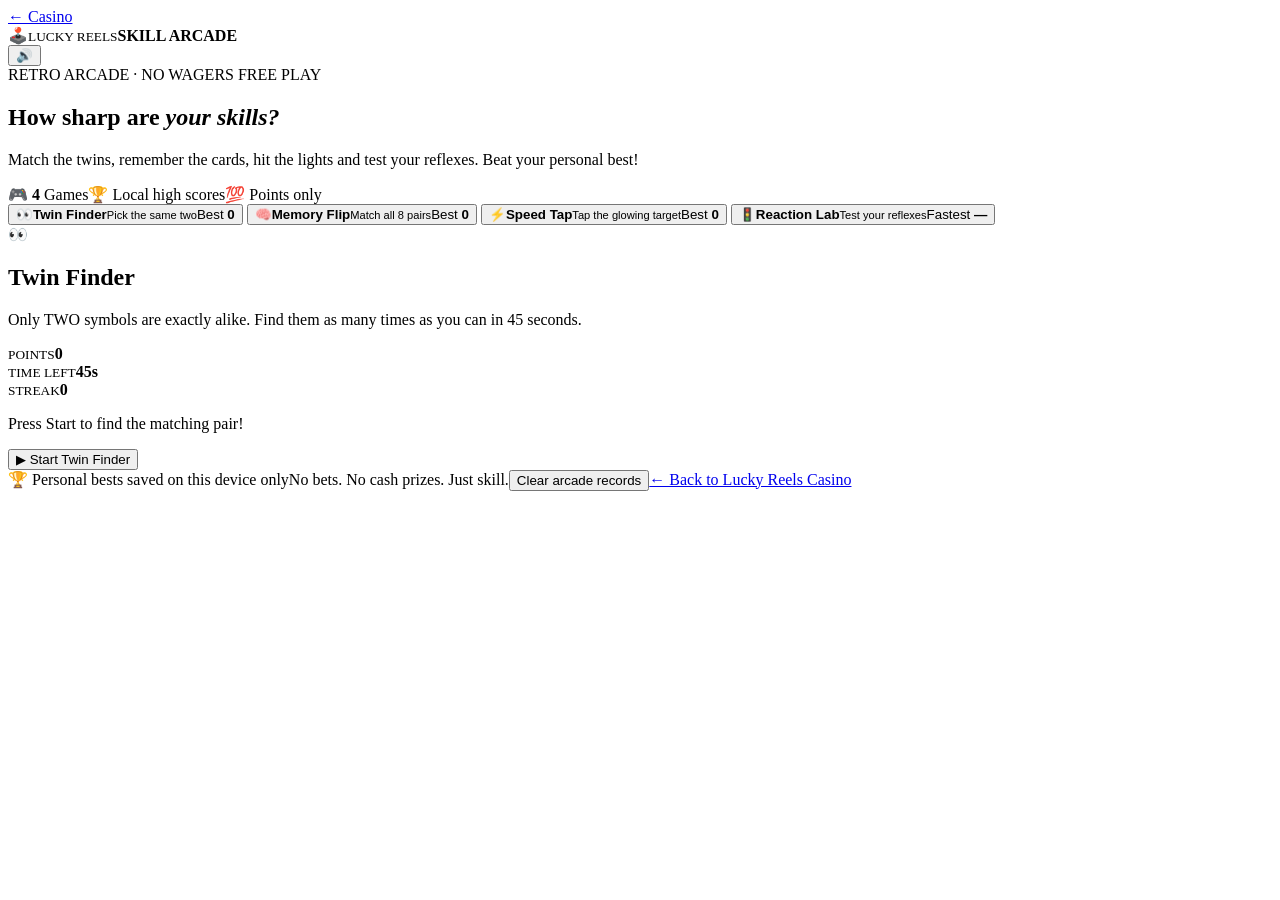
==== skill-arcade.html @ 87913fb6 "Create Lucky Reels Skill Arcade with four game panels" ====
<!doctype html>
<html lang="en">
<head>
<meta charset="utf-8">
<meta name="viewport" content="width=device-width, initial-scale=1, viewport-fit=cover">
<meta name="theme-color" content="#120c22">
<meta name="description" content="Lucky Reels Skill Arcade: four free games of memory, matching, reaction, and speed. Play for points, not money.">
<title>Skill Arcade — Lucky Reels</title>
<link rel="icon" href="data:image/svg+xml,<svg xmlns='http://www.w3.org/2000/svg' viewBox='0 0 100 100'><text y='.9em' font-size='90'>🕹️</text></svg>">
<link rel="stylesheet" href="skill-arcade.css">
<script src="skill-arcade.js" defer></script>
</head>
<body>
<div class="shell">
  <header class="top">
    <a class="back" href="index.html" aria-label="Return to Lucky Reels">← Casino</a>
    <div class="identity"><span class="ident-icon" aria-hidden="true">🕹️</span><span><small>LUCKY REELS</small><strong>SKILL ARCADE</strong></span></div>
    <button id="soundBtn" class="round" type="button" aria-label="Toggle arcade sound" aria-pressed="true">🔊</button>
  </header>

  <section class="hero" aria-labelledby="hero-title">
    <div class="hero-top"><span class="eyebrow">RETRO ARCADE · NO WAGERS</span><span class="live"><i></i> FREE PLAY</span></div>
    <h1 id="hero-title">How sharp are <em>your skills?</em></h1>
    <p>Match the twins, remember the cards, hit the lights and test your reflexes. Beat your personal best!</p>
    <div class="hero-stats"><span>🎮 <b>4</b> Games</span><span>🏆 Local high scores</span><span>💯 Points only</span></div>
  </section>

  <nav class="game-menu" aria-label="Choose an arcade game">
    <button class="mode-tile active" data-mode="twins" type="button" aria-pressed="true"><span class="tile-icon">👀</span><strong>Twin Finder</strong><small>Pick the same two</small><span class="tile-best">Best <b id="bestTwins">0</b></span></button>
    <button class="mode-tile" data-mode="memory" type="button" aria-pressed="false"><span class="tile-icon">🧠</span><strong>Memory Flip</strong><small>Match all 8 pairs</small><span class="tile-best">Best <b id="bestMemory">0</b></span></button>
    <button class="mode-tile" data-mode="speed" type="button" aria-pressed="false"><span class="tile-icon">⚡</span><strong>Speed Tap</strong><small>Tap the glowing target</small><span class="tile-best">Best <b id="bestSpeed">0</b></span></button>
    <button class="mode-tile" data-mode="reaction" type="button" aria-pressed="false"><span class="tile-icon">🚦</span><strong>Reaction Lab</strong><small>Test your reflexes</small><span class="tile-best">Fastest <b id="bestReaction">—</b></span></button>
  </nav>

  <main class="arena" id="arena">
    <section class="game-panel" id="panel-twins" aria-labelledby="twins-title">
      <div class="panel-head"><span class="panel-emoji">👀</span><div><h2 id="twins-title">Twin Finder</h2><p>Only TWO symbols are exactly alike. Find them as many times as you can in 45 seconds.</p></div></div>
      <div class="score-row"><div><small>POINTS</small><strong id="twinScore">0</strong></div><div><small>TIME LEFT</small><strong id="twinTime">45s</strong></div><div><small>STREAK</small><strong id="twinStreak">0</strong></div></div>
      <div id="twinBoard" class="symbol-grid" aria-label="Find the identical symbols"></div>
      <p class="message" id="twinMsg" role="status" aria-live="polite">Press Start to find the matching pair!</p>
      <button class="play-btn" id="startTwins" type="button">▶ Start Twin Finder</button>
    </section>

    <section class="game-panel" id="panel-memory" aria-labelledby="memory-title" hidden>
      <div class="panel-head"><span class="panel-emoji">🧠</span><div><h2 id="memory-title">Memory Flip</h2><p>Flip two tiles at a time. Remember where the matching symbols hide.</p></div></div>
      <div class="score-row"><div><small>PAIRS</small><strong id="memPairs">0 / 8</strong></div><div><small>MOVES</small><strong id="memMoves">0</strong></div><div><small>TIME</small><strong id="memTime">0s</strong></div></div>
      <div id="memoryBoard" class="memory-grid" aria-label="Memory card grid"></div>
      <p class="message" id="memMsg" role="status" aria-live="polite">Can you find all eight pairs?</p>
      <button class="play-btn" id="startMemory" type="button">▶ Start Memory Flip</button>
    </section>

    <section class="game-panel" id="panel-speed" aria-labelledby="speed-title" hidden>
      <div class="panel-head"><span class="panel-emoji">⚡</span><div><h2 id="speed-title">Speed Tap</h2><p>Tap only the glowing star. It moves after every hit. You have 30 seconds!</p></div></div>
      <div class="score-row"><div><small>POINTS</small><strong id="speedScore">0</strong></div><div><small>TIME LEFT</small><strong id="speedTime">30s</strong></div><div><small>COMBO</small><strong id="speedCombo">0</strong></div></div>
      <div id="speedBoard" class="speed-grid" aria-label="Tap the glowing star"></div>
      <p class="message" id="speedMsg" role="status" aria-live="polite">Ready to test your aim and speed?</p>
      <button class="play-btn" id="startSpeed" type="button">▶ Start Speed Tap</button>
    </section>

    <section class="game-panel" id="panel-reaction" aria-labelledby="reaction-title" hidden>
      <div class="panel-head"><span class="panel-emoji">🚦</span><div><h2 id="reaction-title">Reaction Lab</h2><p>Wait for the signal to turn green, then tap as quickly as possible. No jumping the gun!</p></div></div>
      <div class="score-row"><div><small>ROUND</small><strong id="reactionRound">0 / 5</strong></div><div><small>LAST</small><strong id="reactionLast">—</strong></div><div><small>BEST</small><strong id="reactionFastest">—</strong></div></div>
      <button class="reaction-zone" id="reactionZone" type="button" disabled><span id="reactionIcon">🚦</span><strong id="reactionText">Start your reaction test</strong><small id="reactionHint">Wait for green before tapping</small></button>
      <p class="message" id="reactionMsg" role="status" aria-live="polite">Five rounds. Fastest valid tap wins.</p>
      <button class="play-btn" id="startReaction" type="button">▶ Start Reaction Lab</button>
    </section>
  </main>

  <footer class="foot"><span>🏆 Personal bests saved on this device only</span><span>No bets. No cash prizes. Just skill.</span><button type="button" id="clearScores" class="reset">Clear arcade records</button><a href="index.html">← Back to Lucky Reels Casino</a></footer>
</div>
</body>
</html>
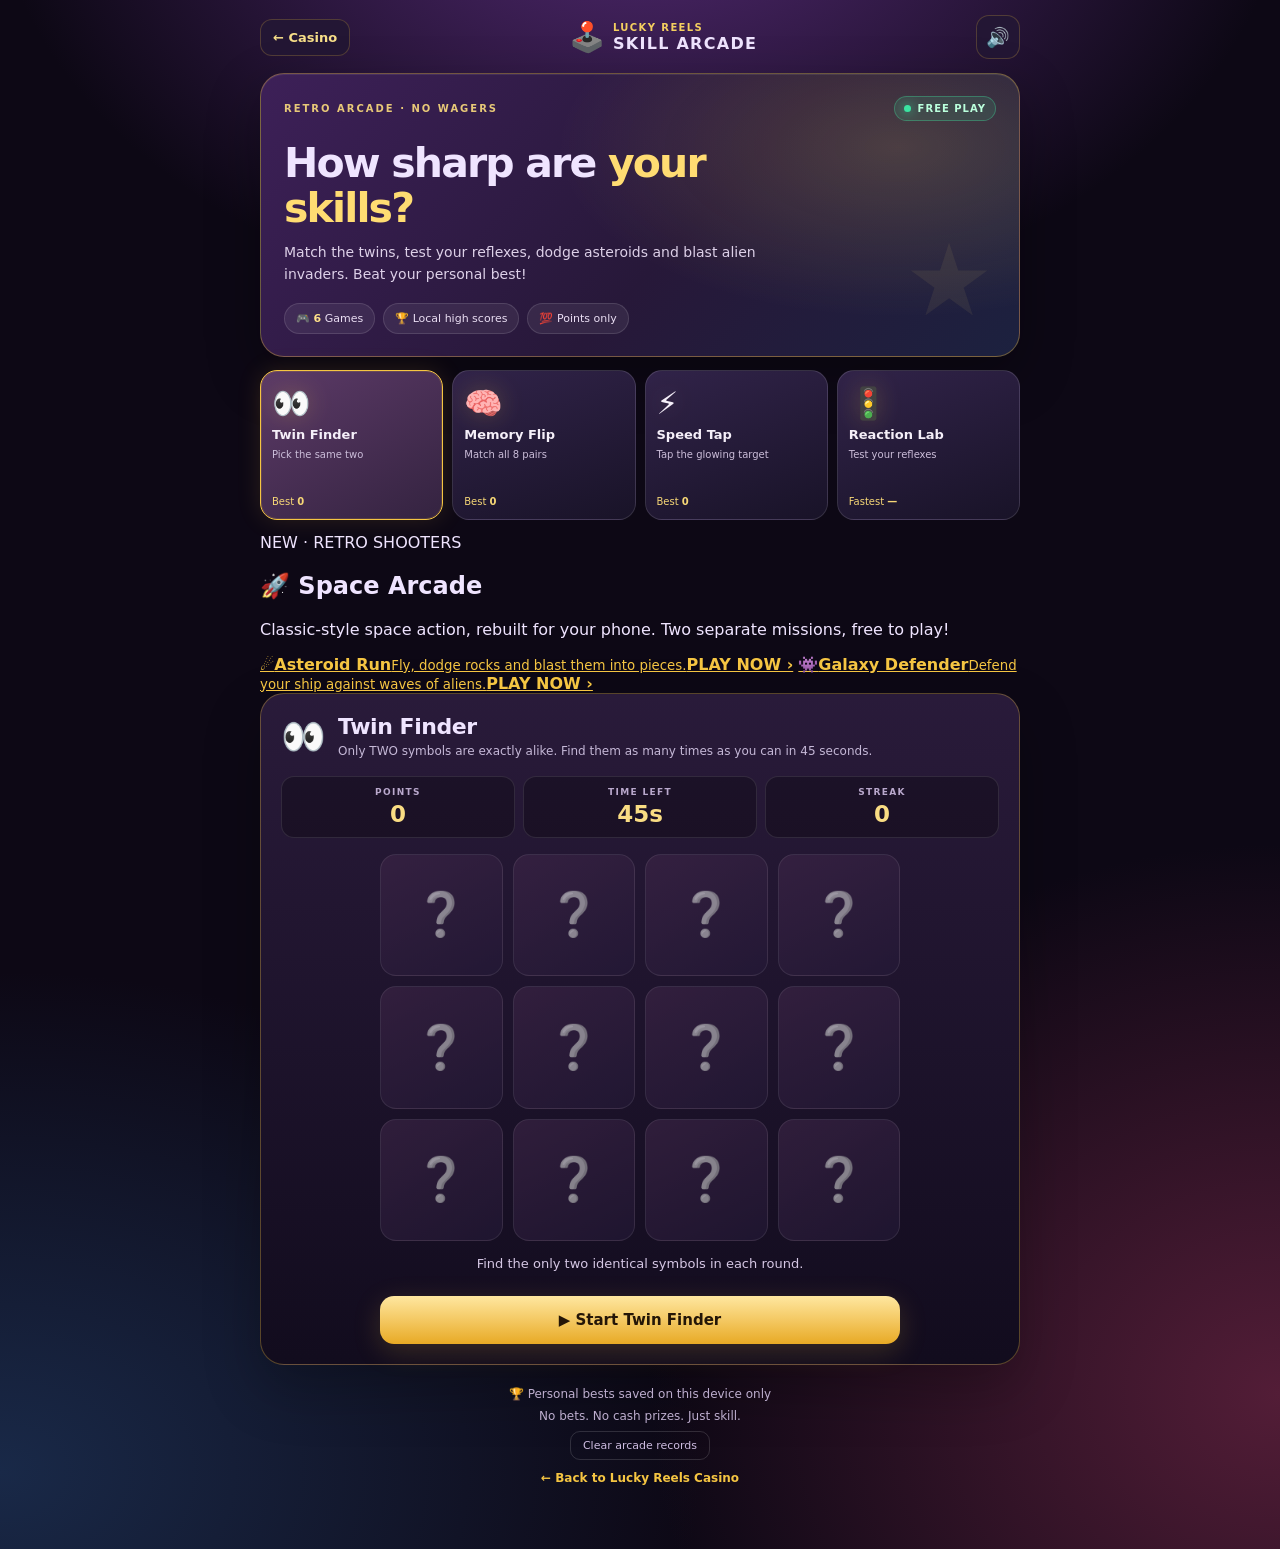
==== commit a78b7ab8: "Add Asteroid Run and Galaxy Defender to Lucky Reels arcade menu" ====
--- a/skill-arcade.html
+++ b/skill-arcade.html
@@ -4,7 +4,7 @@
 <meta charset="utf-8">
 <meta name="viewport" content="width=device-width, initial-scale=1, viewport-fit=cover">
 <meta name="theme-color" content="#120c22">
-<meta name="description" content="Lucky Reels Skill Arcade: four free games of memory, matching, reaction, and speed. Play for points, not money.">
+<meta name="description" content="Lucky Reels Skill Arcade: six free games of memory, matching, reaction, speed and space action. Play for points, not money.">
 <title>Skill Arcade — Lucky Reels</title>
 <link rel="icon" href="data:image/svg+xml,<svg xmlns='http://www.w3.org/2000/svg' viewBox='0 0 100 100'><text y='.9em' font-size='90'>🕹️</text></svg>">
 <link rel="stylesheet" href="skill-arcade.css">
@@ -21,8 +21,8 @@
   <section class="hero" aria-labelledby="hero-title">
     <div class="hero-top"><span class="eyebrow">RETRO ARCADE · NO WAGERS</span><span class="live"><i></i> FREE PLAY</span></div>
     <h1 id="hero-title">How sharp are <em>your skills?</em></h1>
-    <p>Match the twins, remember the cards, hit the lights and test your reflexes. Beat your personal best!</p>
-    <div class="hero-stats"><span>🎮 <b>4</b> Games</span><span>🏆 Local high scores</span><span>💯 Points only</span></div>
+    <p>Match the twins, test your reflexes, dodge asteroids and blast alien invaders. Beat your personal best!</p>
+    <div class="hero-stats"><span>🎮 <b>6</b> Games</span><span>🏆 Local high scores</span><span>💯 Points only</span></div>
   </section>
 
   <nav class="game-menu" aria-label="Choose an arcade game">
@@ -32,6 +32,14 @@
     <button class="mode-tile" data-mode="reaction" type="button" aria-pressed="false"><span class="tile-icon">🚦</span><strong>Reaction Lab</strong><small>Test your reflexes</small><span class="tile-best">Fastest <b id="bestReaction">—</b></span></button>
   </nav>
 
+
+  <section class="space-picks" aria-labelledby="space-picks-title">
+    <div class="space-picks-head"><div><span class="space-eyebrow">NEW · RETRO SHOOTERS</span><h2 id="space-picks-title">🚀 Space Arcade</h2><p>Classic-style space action, rebuilt for your phone. Two separate missions, free to play!</p></div></div>
+    <div class="space-pick-grid">
+      <a class="space-pick asteroid" href="space-arcade.html?game=asteroids"><span class="space-pick-icon" aria-hidden="true">☄️</span><span><strong>Asteroid Run</strong><small>Fly, dodge rocks and blast them into pieces.</small><b>PLAY NOW ›</b></span></a>
+      <a class="space-pick galaxy" href="space-arcade.html?game=galaxy"><span class="space-pick-icon" aria-hidden="true">👾</span><span><strong>Galaxy Defender</strong><small>Defend your ship against waves of aliens.</small><b>PLAY NOW ›</b></span></a>
+    </div>
+  </section>
   <main class="arena" id="arena">
     <section class="game-panel" id="panel-twins" aria-labelledby="twins-title">
       <div class="panel-head"><span class="panel-emoji">👀</span><div><h2 id="twins-title">Twin Finder</h2><p>Only TWO symbols are exactly alike. Find them as many times as you can in 45 seconds.</p></div></div>
--- a/skill-arcade.css
+++ b/skill-arcade.css
@@ -0,0 +1 @@
+:root{color-scheme:dark;--gold:#f5c542;--soft:#efe4ff;--muted:#b7a8ca;--green:#3be4a1;--red:#ff6785;--panel:#211431;--line:rgba(245,197,66,.22)}*{box-sizing:border-box}html{scroll-behavior:smooth}body{margin:0;min-height:100vh;font-family:ui-rounded,"Segoe UI",system-ui,-apple-system,sans-serif;color:var(--soft);background:radial-gradient(650px 460px at 50% -140px,#562b77,transparent),radial-gradient(700px 500px at 0% 95%,#192948,transparent),radial-gradient(630px 550px at 100% 90%,#531d37,transparent),#0d0815;padding:15px 13px 42px}button,a{font:inherit}button{touch-action:manipulation}button:focus-visible,a:focus-visible{outline:3px solid #fff;outline-offset:3px}button:disabled{cursor:not-allowed}a{color:var(--gold)}.shell{max-width:760px;margin:0 auto}.top{display:flex;align-items:center;justify-content:space-between;gap:10px;margin:0 0 14px}.back{border:1px solid var(--line);color:#f8df89;padding:10px 12px;text-decoration:none;border-radius:12px;background:#231634;font-size:13px;font-weight:750;white-space:nowrap}.identity{display:flex;align-items:center;justify-content:center;gap:8px}.ident-icon{font-size:29px}.identity span:last-child{display:grid;gap:1px}.identity small{color:#f5cf5f;font-size:10px;font-weight:900;letter-spacing:.14em}.identity strong{font-size:16px;letter-spacing:.08em}.round{width:44px;height:44px;border-radius:13px;border:1px solid var(--line);background:#231634;color:white;font-size:19px;cursor:pointer}.hero{position:relative;overflow:hidden;border-radius:24px;padding:22px 23px;background:radial-gradient(340px 170px at 84% 26%,rgba(255,222,101,.18),transparent),linear-gradient(133deg,#3d2058 0%,#271839 56%,#1c213f 100%);border:1px solid rgba(245,197,66,.35);box-shadow:0 20px 54px rgba(0,0,0,.3),inset 0 1px rgba(255,255,255,.08)}.hero:after{content:"★";position:absolute;right:25px;bottom:25px;font-size:100px;line-height:1;color:rgba(255,227,107,.07);pointer-events:none}.hero-top{display:flex;justify-content:space-between;align-items:center;gap:10px;flex-wrap:wrap}.eyebrow{letter-spacing:.2em;color:#e8c978;font-size:10px;font-weight:900}.live{display:flex;gap:7px;align-items:center;border:1px solid rgba(62,233,161,.33);background:rgba(62,233,161,.11);border-radius:999px;padding:6px 9px;color:#baffdc;font-weight:900;font-size:10px;letter-spacing:.1em}.live i{width:7px;height:7px;border-radius:50%;background:var(--green);box-shadow:0 0 12px var(--green)}h1{font-size:clamp(25px,6vw,41px);letter-spacing:-.045em;line-height:1.09;margin:20px 0 12px;max-width:480px}h1 em{color:#ffdc72;font-style:normal}.hero p{color:#ddd0e8;max-width:520px;line-height:1.55;font-size:14px;margin:0 0 17px}.hero-stats{display:flex;flex-wrap:wrap;gap:8px}.hero-stats span{padding:8px 11px;border-radius:999px;background:rgba(255,255,255,.065);border:1px solid rgba(255,255,255,.12);font-size:11px;color:#e9ddf2}.hero-stats b{color:#ffe18a}.game-menu{display:grid;grid-template-columns:repeat(4,minmax(0,1fr));gap:9px;margin:13px 0}.mode-tile{position:relative;min-width:0;min-height:150px;text-align:left;padding:14px 11px 12px;display:flex;flex-direction:column;gap:5px;border:1px solid rgba(255,255,255,.12);background:linear-gradient(160deg,rgba(53,38,78,.92),rgba(26,20,41,.95));border-radius:17px;color:#f5eff9;cursor:pointer;transition:transform .13s,border-color .13s,background .13s}.mode-tile:hover{transform:translateY(-2px);border-color:rgba(245,197,66,.55)}.mode-tile.active{background:linear-gradient(150deg,#5c3a67 0%,#342340 100%);border-color:var(--gold);box-shadow:inset 0 0 0 1px rgba(245,197,66,.14),0 0 24px rgba(245,197,66,.13)}.mode-tile .tile-icon{font-size:31px;line-height:1.2;filter:drop-shadow(0 0 12px rgba(245,197,66,.23))}.mode-tile strong{font-size:13px;line-height:1.25}.mode-tile small{font-size:10px;color:#cbbdd9;line-height:1.35;min-height:27px}.tile-best{font-size:10px;color:#f6d776;margin-top:auto;padding-top:4px}.tile-best b{font-variant-numeric:tabular-nums}.arena{border:1px solid rgba(245,197,66,.31);border-radius:24px;background:linear-gradient(180deg,rgba(42,27,59,.98),rgba(18,12,30,.99));padding:20px;min-height:415px;box-shadow:0 24px 55px rgba(0,0,0,.25)}.game-panel[hidden]{display:none}.panel-head{display:flex;align-items:center;gap:12px}.panel-emoji{font-size:36px;flex:0 0 auto}.panel-head h2{margin:0 0 3px;font-size:22px;letter-spacing:-.02em}.panel-head p{font-size:12px;color:#c5b8d7;margin:0;line-height:1.5}.score-row{display:grid;grid-template-columns:repeat(3,minmax(0,1fr));gap:8px;margin:16px 0}.score-row>div{background:rgba(0,0,0,.27);border:1px solid rgba(255,255,255,.1);border-radius:13px;padding:10px;text-align:center}.score-row small{display:block;font-size:9px;letter-spacing:.15em;color:#b9a8cc;font-weight:800;white-space:nowrap}.score-row strong{display:block;font-size:23px;margin-top:4px;color:#f9dc83;font-variant-numeric:tabular-nums}.symbol-grid,.memory-grid,.speed-grid{display:grid;grid-template-columns:repeat(4,minmax(0,1fr));gap:10px;margin:0 auto;max-width:520px}.symbol-grid button,.memory-grid button,.speed-grid button{aspect-ratio:1;min-height:60px;display:grid;place-items:center;border-radius:16px;border:1px solid rgba(255,255,255,.16);background:linear-gradient(150deg,#42284b,#261b3a);color:#fff;font-size:clamp(25px,6vw,43px);cursor:pointer;transition:transform .12s,background .12s,border-color .12s;user-select:none;-webkit-tap-highlight-color:transparent}.symbol-grid button:hover:not(:disabled),.memory-grid button:hover:not(:disabled),.speed-grid button:hover:not(:disabled){transform:translateY(-1px);border-color:#cbb1eb}.symbol-grid button.selected{border-color:var(--gold);background:#655038;box-shadow:inset 0 0 0 2px rgba(255,229,133,.4)}.symbol-grid button.correct{border-color:var(--green);background:#1e5e52;transform:scale(1.02)}.symbol-grid button.wrong{border-color:var(--red);background:#743044}.symbol-grid button:disabled{opacity:.55}.memory-grid .memory-tile{background:linear-gradient(160deg,#543565,#2e2142);font-size:29px}.memory-grid .memory-tile.face-up,.memory-grid .memory-tile.matched{background:#211b3e;border-color:#b19bdf;font-size:36px}.memory-grid .memory-tile.matched{border-color:var(--green);background:#173d39}.memory-grid .memory-tile:disabled{opacity:1}.speed-grid{grid-template-columns:repeat(3,minmax(0,1fr));max-width:370px}.speed-grid button{border-radius:18px;min-height:92px;color:#584974;font-size:33px;background:#21162c}.speed-grid button.target{background:radial-gradient(circle,#fff7c0 0%,#f5c542 48%,#a45c15 100%);border-color:#fff7b9;box-shadow:0 0 15px rgba(255,219,78,.6);color:#fff;font-size:48px}.speed-grid button:disabled{opacity:.7}.reaction-zone{width:100%;min-height:210px;display:flex;flex-direction:column;align-items:center;justify-content:center;gap:12px;padding:20px;border-radius:21px;border:2px solid rgba(255,255,255,.12);background:#413047;color:white;text-align:center;cursor:pointer;transition:background .12s,border-color .12s}.reaction-zone span{font-size:54px}.reaction-zone strong{font-size:clamp(22px,5vw,33px)}.reaction-zone small{font-size:12px;opacity:.85}.reaction-zone.wait{background:linear-gradient(145deg,#852d43,#54213c);border-color:rgba(255,117,133,.5)}.reaction-zone.go{background:linear-gradient(145deg,#14784e,#1eaa72);border-color:#baffdc;box-shadow:0 0 28px rgba(43,229,142,.24)}.reaction-zone.result{background:#3c2a59}.reaction-zone:disabled{opacity:.85;cursor:default}.message{min-height:29px;color:#d5c7e4;font-size:13px;text-align:center;margin:14px 0 12px;line-height:1.4}.message.good{color:var(--green)}.message.bad{color:#ff8ea0}.play-btn{display:block;width:100%;max-width:520px;margin:0 auto;cursor:pointer;border:0;border-radius:14px;background:linear-gradient(180deg,#ffe7a0,#e8aa25);color:#241607;font-size:15px;font-weight:900;padding:15px 18px;box-shadow:0 7px 28px rgba(244,191,57,.18)}.play-btn:hover{filter:brightness(1.06)}.foot{display:flex;flex-direction:column;gap:8px;align-items:center;margin:22px auto;text-align:center;font-size:12px;color:#bdaece}.foot a{font-weight:800;text-decoration:none;margin-top:3px}.reset{border:1px solid rgba(255,255,255,.14);background:transparent;border-radius:10px;color:#cdbce0;font-size:11px;padding:7px 12px;cursor:pointer}.reset:hover{border-color:#e7ce83}@media(max-width:600px){body{padding:12px 10px 28px}.hero{padding:18px 17px}.game-menu{grid-template-columns:repeat(2,minmax(0,1fr))}.mode-tile{min-height:115px;display:grid;grid-template-columns:40px 1fr;grid-template-rows:auto auto auto;align-items:center;gap:1px 8px}.tile-icon{grid-row:1/4;align-self:center}.mode-tile small{min-height:0}.tile-best{margin-top:0}.arena{padding:14px}.panel-head h2{font-size:20px}.symbol-grid,.memory-grid{gap:7px}.symbol-grid button,.memory-grid button{border-radius:12px;min-height:0}.score-row strong{font-size:21px}}@media(max-width:350px){.identity strong{font-size:12px}.identity small{font-size:8px}.ident-icon{font-size:24px}.top{gap:5px}.back{padding:8px}.mode-tile{padding:9px}.symbol-grid button{font-size:24px}.score-row small{font-size:8px}.score-row strong{font-size:18px}.score-row>div{padding:8px 4px}.arena{padding:10px}.hero-stats{gap:5px}.hero-stats span{font-size:10px}}@media(prefers-reduced-motion:reduce){*,*::before,*::after{scroll-behavior:auto!important;transition:none!important;animation:none!important}}
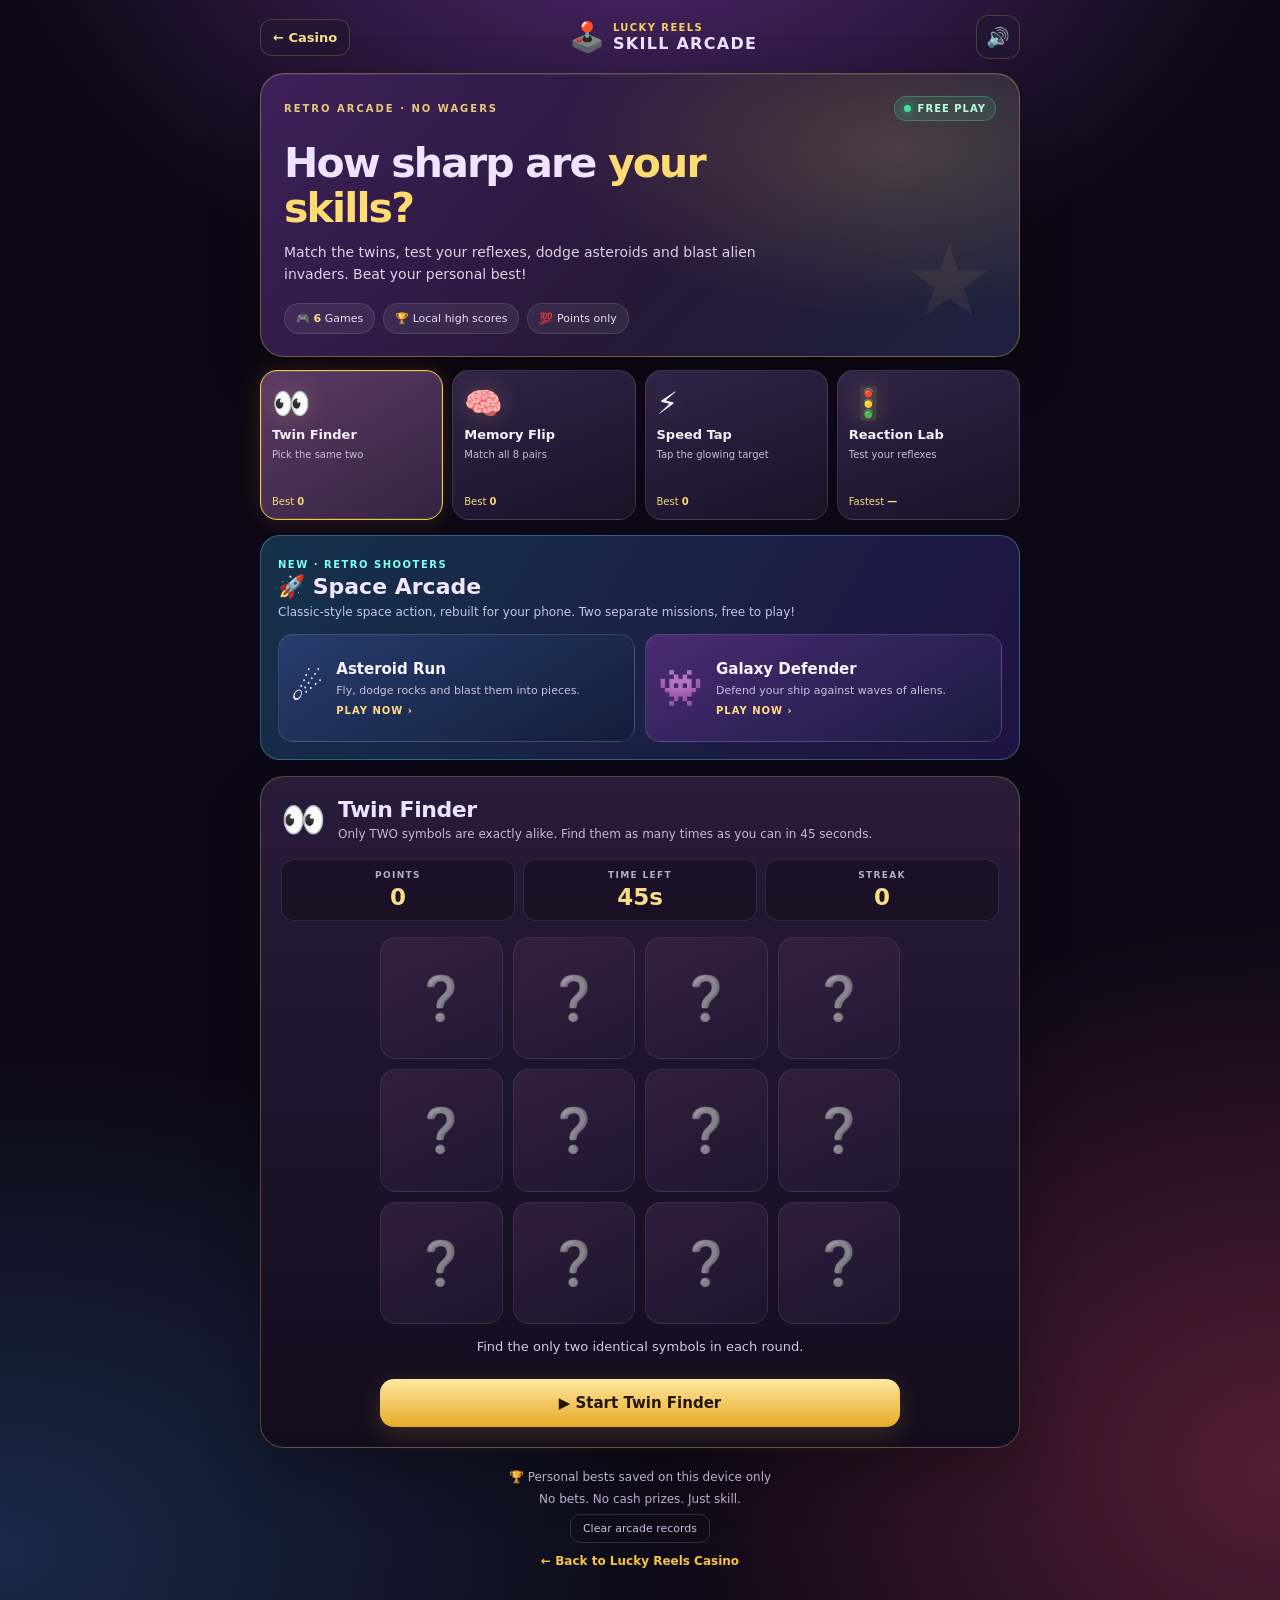
==== commit 15495afa: "Make every Lucky Reels game installable and playable offline" ====
--- a/skill-arcade.html
+++ b/skill-arcade.html
@@ -7,6 +7,11 @@
 <meta name="description" content="Lucky Reels Skill Arcade: six free games of memory, matching, reaction, speed and space action. Play for points, not money.">
 <title>Skill Arcade — Lucky Reels</title>
 <link rel="icon" href="data:image/svg+xml,<svg xmlns='http://www.w3.org/2000/svg' viewBox='0 0 100 100'><text y='.9em' font-size='90'>🕹️</text></svg>">
+<link rel="manifest" href="/manifest.json">
+<link rel="apple-touch-icon" href="/icons/apple-touch-icon.png">
+<meta name="mobile-web-app-capable" content="yes">
+<meta name="apple-mobile-web-app-capable" content="yes">
+<meta name="apple-mobile-web-app-title" content="Lucky Reels">
 <link rel="stylesheet" href="skill-arcade.css">
 <script src="skill-arcade.js" defer></script>
 </head>
@@ -76,5 +81,9 @@
 
   <footer class="foot"><span>🏆 Personal bests saved on this device only</span><span>No bets. No cash prizes. Just skill.</span><button type="button" id="clearScores" class="reset">Clear arcade records</button><a href="index.html">← Back to Lucky Reels Casino</a></footer>
 </div>
+<script>
+/* Offline + installable after the first visit. */
+if ("serviceWorker" in navigator) window.addEventListener("load", () => navigator.serviceWorker.register("/sw.js").catch(() => {}));
+</script>
 </body>
 </html>
--- a/skill-arcade.css
+++ b/skill-arcade.css
@@ -1 +1,11 @@
-:root{color-scheme:dark;--gold:#f5c542;--soft:#efe4ff;--muted:#b7a8ca;--green:#3be4a1;--red:#ff6785;--panel:#211431;--line:rgba(245,197,66,.22)}*{box-sizing:border-box}html{scroll-behavior:smooth}body{margin:0;min-height:100vh;font-family:ui-rounded,"Segoe UI",system-ui,-apple-system,sans-serif;color:var(--soft);background:radial-gradient(650px 460px at 50% -140px,#562b77,transparent),radial-gradient(700px 500px at 0% 95%,#192948,transparent),radial-gradient(630px 550px at 100% 90%,#531d37,transparent),#0d0815;padding:15px 13px 42px}button,a{font:inherit}button{touch-action:manipulation}button:focus-visible,a:focus-visible{outline:3px solid #fff;outline-offset:3px}button:disabled{cursor:not-allowed}a{color:var(--gold)}.shell{max-width:760px;margin:0 auto}.top{display:flex;align-items:center;justify-content:space-between;gap:10px;margin:0 0 14px}.back{border:1px solid var(--line);color:#f8df89;padding:10px 12px;text-decoration:none;border-radius:12px;background:#231634;font-size:13px;font-weight:750;white-space:nowrap}.identity{display:flex;align-items:center;justify-content:center;gap:8px}.ident-icon{font-size:29px}.identity span:last-child{display:grid;gap:1px}.identity small{color:#f5cf5f;font-size:10px;font-weight:900;letter-spacing:.14em}.identity strong{font-size:16px;letter-spacing:.08em}.round{width:44px;height:44px;border-radius:13px;border:1px solid var(--line);background:#231634;color:white;font-size:19px;cursor:pointer}.hero{position:relative;overflow:hidden;border-radius:24px;padding:22px 23px;background:radial-gradient(340px 170px at 84% 26%,rgba(255,222,101,.18),transparent),linear-gradient(133deg,#3d2058 0%,#271839 56%,#1c213f 100%);border:1px solid rgba(245,197,66,.35);box-shadow:0 20px 54px rgba(0,0,0,.3),inset 0 1px rgba(255,255,255,.08)}.hero:after{content:"★";position:absolute;right:25px;bottom:25px;font-size:100px;line-height:1;color:rgba(255,227,107,.07);pointer-events:none}.hero-top{display:flex;justify-content:space-between;align-items:center;gap:10px;flex-wrap:wrap}.eyebrow{letter-spacing:.2em;color:#e8c978;font-size:10px;font-weight:900}.live{display:flex;gap:7px;align-items:center;border:1px solid rgba(62,233,161,.33);background:rgba(62,233,161,.11);border-radius:999px;padding:6px 9px;color:#baffdc;font-weight:900;font-size:10px;letter-spacing:.1em}.live i{width:7px;height:7px;border-radius:50%;background:var(--green);box-shadow:0 0 12px var(--green)}h1{font-size:clamp(25px,6vw,41px);letter-spacing:-.045em;line-height:1.09;margin:20px 0 12px;max-width:480px}h1 em{color:#ffdc72;font-style:normal}.hero p{color:#ddd0e8;max-width:520px;line-height:1.55;font-size:14px;margin:0 0 17px}.hero-stats{display:flex;flex-wrap:wrap;gap:8px}.hero-stats span{padding:8px 11px;border-radius:999px;background:rgba(255,255,255,.065);border:1px solid rgba(255,255,255,.12);font-size:11px;color:#e9ddf2}.hero-stats b{color:#ffe18a}.game-menu{display:grid;grid-template-columns:repeat(4,minmax(0,1fr));gap:9px;margin:13px 0}.mode-tile{position:relative;min-width:0;min-height:150px;text-align:left;padding:14px 11px 12px;display:flex;flex-direction:column;gap:5px;border:1px solid rgba(255,255,255,.12);background:linear-gradient(160deg,rgba(53,38,78,.92),rgba(26,20,41,.95));border-radius:17px;color:#f5eff9;cursor:pointer;transition:transform .13s,border-color .13s,background .13s}.mode-tile:hover{transform:translateY(-2px);border-color:rgba(245,197,66,.55)}.mode-tile.active{background:linear-gradient(150deg,#5c3a67 0%,#342340 100%);border-color:var(--gold);box-shadow:inset 0 0 0 1px rgba(245,197,66,.14),0 0 24px rgba(245,197,66,.13)}.mode-tile .tile-icon{font-size:31px;line-height:1.2;filter:drop-shadow(0 0 12px rgba(245,197,66,.23))}.mode-tile strong{font-size:13px;line-height:1.25}.mode-tile small{font-size:10px;color:#cbbdd9;line-height:1.35;min-height:27px}.tile-best{font-size:10px;color:#f6d776;margin-top:auto;padding-top:4px}.tile-best b{font-variant-numeric:tabular-nums}.arena{border:1px solid rgba(245,197,66,.31);border-radius:24px;background:linear-gradient(180deg,rgba(42,27,59,.98),rgba(18,12,30,.99));padding:20px;min-height:415px;box-shadow:0 24px 55px rgba(0,0,0,.25)}.game-panel[hidden]{display:none}.panel-head{display:flex;align-items:center;gap:12px}.panel-emoji{font-size:36px;flex:0 0 auto}.panel-head h2{margin:0 0 3px;font-size:22px;letter-spacing:-.02em}.panel-head p{font-size:12px;color:#c5b8d7;margin:0;line-height:1.5}.score-row{display:grid;grid-template-columns:repeat(3,minmax(0,1fr));gap:8px;margin:16px 0}.score-row>div{background:rgba(0,0,0,.27);border:1px solid rgba(255,255,255,.1);border-radius:13px;padding:10px;text-align:center}.score-row small{display:block;font-size:9px;letter-spacing:.15em;color:#b9a8cc;font-weight:800;white-space:nowrap}.score-row strong{display:block;font-size:23px;margin-top:4px;color:#f9dc83;font-variant-numeric:tabular-nums}.symbol-grid,.memory-grid,.speed-grid{display:grid;grid-template-columns:repeat(4,minmax(0,1fr));gap:10px;margin:0 auto;max-width:520px}.symbol-grid button,.memory-grid button,.speed-grid button{aspect-ratio:1;min-height:60px;display:grid;place-items:center;border-radius:16px;border:1px solid rgba(255,255,255,.16);background:linear-gradient(150deg,#42284b,#261b3a);color:#fff;font-size:clamp(25px,6vw,43px);cursor:pointer;transition:transform .12s,background .12s,border-color .12s;user-select:none;-webkit-tap-highlight-color:transparent}.symbol-grid button:hover:not(:disabled),.memory-grid button:hover:not(:disabled),.speed-grid button:hover:not(:disabled){transform:translateY(-1px);border-color:#cbb1eb}.symbol-grid button.selected{border-color:var(--gold);background:#655038;box-shadow:inset 0 0 0 2px rgba(255,229,133,.4)}.symbol-grid button.correct{border-color:var(--green);background:#1e5e52;transform:scale(1.02)}.symbol-grid button.wrong{border-color:var(--red);background:#743044}.symbol-grid button:disabled{opacity:.55}.memory-grid .memory-tile{background:linear-gradient(160deg,#543565,#2e2142);font-size:29px}.memory-grid .memory-tile.face-up,.memory-grid .memory-tile.matched{background:#211b3e;border-color:#b19bdf;font-size:36px}.memory-grid .memory-tile.matched{border-color:var(--green);background:#173d39}.memory-grid .memory-tile:disabled{opacity:1}.speed-grid{grid-template-columns:repeat(3,minmax(0,1fr));max-width:370px}.speed-grid button{border-radius:18px;min-height:92px;color:#584974;font-size:33px;background:#21162c}.speed-grid button.target{background:radial-gradient(circle,#fff7c0 0%,#f5c542 48%,#a45c15 100%);border-color:#fff7b9;box-shadow:0 0 15px rgba(255,219,78,.6);color:#fff;font-size:48px}.speed-grid button:disabled{opacity:.7}.reaction-zone{width:100%;min-height:210px;display:flex;flex-direction:column;align-items:center;justify-content:center;gap:12px;padding:20px;border-radius:21px;border:2px solid rgba(255,255,255,.12);background:#413047;color:white;text-align:center;cursor:pointer;transition:background .12s,border-color .12s}.reaction-zone span{font-size:54px}.reaction-zone strong{font-size:clamp(22px,5vw,33px)}.reaction-zone small{font-size:12px;opacity:.85}.reaction-zone.wait{background:linear-gradient(145deg,#852d43,#54213c);border-color:rgba(255,117,133,.5)}.reaction-zone.go{background:linear-gradient(145deg,#14784e,#1eaa72);border-color:#baffdc;box-shadow:0 0 28px rgba(43,229,142,.24)}.reaction-zone.result{background:#3c2a59}.reaction-zone:disabled{opacity:.85;cursor:default}.message{min-height:29px;color:#d5c7e4;font-size:13px;text-align:center;margin:14px 0 12px;line-height:1.4}.message.good{color:var(--green)}.message.bad{color:#ff8ea0}.play-btn{display:block;width:100%;max-width:520px;margin:0 auto;cursor:pointer;border:0;border-radius:14px;background:linear-gradient(180deg,#ffe7a0,#e8aa25);color:#241607;font-size:15px;font-weight:900;padding:15px 18px;box-shadow:0 7px 28px rgba(244,191,57,.18)}.play-btn:hover{filter:brightness(1.06)}.foot{display:flex;flex-direction:column;gap:8px;align-items:center;margin:22px auto;text-align:center;font-size:12px;color:#bdaece}.foot a{font-weight:800;text-decoration:none;margin-top:3px}.reset{border:1px solid rgba(255,255,255,.14);background:transparent;border-radius:10px;color:#cdbce0;font-size:11px;padding:7px 12px;cursor:pointer}.reset:hover{border-color:#e7ce83}@media(max-width:600px){body{padding:12px 10px 28px}.hero{padding:18px 17px}.game-menu{grid-template-columns:repeat(2,minmax(0,1fr))}.mode-tile{min-height:115px;display:grid;grid-template-columns:40px 1fr;grid-template-rows:auto auto auto;align-items:center;gap:1px 8px}.tile-icon{grid-row:1/4;align-self:center}.mode-tile small{min-height:0}.tile-best{margin-top:0}.arena{padding:14px}.panel-head h2{font-size:20px}.symbol-grid,.memory-grid{gap:7px}.symbol-grid button,.memory-grid button{border-radius:12px;min-height:0}.score-row strong{font-size:21px}}@media(max-width:350px){.identity strong{font-size:12px}.identity small{font-size:8px}.ident-icon{font-size:24px}.top{gap:5px}.back{padding:8px}.mode-tile{padding:9px}.symbol-grid button{font-size:24px}.score-row small{font-size:8px}.score-row strong{font-size:18px}.score-row>div{padding:8px 4px}.arena{padding:10px}.hero-stats{gap:5px}.hero-stats span{font-size:10px}}@media(prefers-reduced-motion:reduce){*,*::before,*::after{scroll-behavior:auto!important;transition:none!important;animation:none!important}}+:root{color-scheme:dark;--gold:#f5c542;--soft:#efe4ff;--muted:#b7a8ca;--green:#3be4a1;--red:#ff6785;--panel:#211431;--line:rgba(245,197,66,.22)}*{box-sizing:border-box}html{scroll-behavior:smooth}body{margin:0;min-height:100vh;font-family:ui-rounded,"Segoe UI",system-ui,-apple-system,sans-serif;color:var(--soft);background:radial-gradient(650px 460px at 50% -140px,#562b77,transparent),radial-gradient(700px 500px at 0% 95%,#192948,transparent),radial-gradient(630px 550px at 100% 90%,#531d37,transparent),#0d0815;padding:15px 13px 42px}button,a{font:inherit}button{touch-action:manipulation}button:focus-visible,a:focus-visible{outline:3px solid #fff;outline-offset:3px}button:disabled{cursor:not-allowed}a{color:var(--gold)}.shell{max-width:760px;margin:0 auto}.top{display:flex;align-items:center;justify-content:space-between;gap:10px;margin:0 0 14px}.back{border:1px solid var(--line);color:#f8df89;padding:10px 12px;text-decoration:none;border-radius:12px;background:#231634;font-size:13px;font-weight:750;white-space:nowrap}.identity{display:flex;align-items:center;justify-content:center;gap:8px}.ident-icon{font-size:29px}.identity span:last-child{display:grid;gap:1px}.identity small{color:#f5cf5f;font-size:10px;font-weight:900;letter-spacing:.14em}.identity strong{font-size:16px;letter-spacing:.08em}.round{width:44px;height:44px;border-radius:13px;border:1px solid var(--line);background:#231634;color:white;font-size:19px;cursor:pointer}.hero{position:relative;overflow:hidden;border-radius:24px;padding:22px 23px;background:radial-gradient(340px 170px at 84% 26%,rgba(255,222,101,.18),transparent),linear-gradient(133deg,#3d2058 0%,#271839 56%,#1c213f 100%);border:1px solid rgba(245,197,66,.35);box-shadow:0 20px 54px rgba(0,0,0,.3),inset 0 1px rgba(255,255,255,.08)}.hero:after{content:"★";position:absolute;right:25px;bottom:25px;font-size:100px;line-height:1;color:rgba(255,227,107,.07);pointer-events:none}.hero-top{display:flex;justify-content:space-between;align-items:center;gap:10px;flex-wrap:wrap}.eyebrow{letter-spacing:.2em;color:#e8c978;font-size:10px;font-weight:900}.live{display:flex;gap:7px;align-items:center;border:1px solid rgba(62,233,161,.33);background:rgba(62,233,161,.11);border-radius:999px;padding:6px 9px;color:#baffdc;font-weight:900;font-size:10px;letter-spacing:.1em}.live i{width:7px;height:7px;border-radius:50%;background:var(--green);box-shadow:0 0 12px var(--green)}h1{font-size:clamp(25px,6vw,41px);letter-spacing:-.045em;line-height:1.09;margin:20px 0 12px;max-width:480px}h1 em{color:#ffdc72;font-style:normal}.hero p{color:#ddd0e8;max-width:520px;line-height:1.55;font-size:14px;margin:0 0 17px}.hero-stats{display:flex;flex-wrap:wrap;gap:8px}.hero-stats span{padding:8px 11px;border-radius:999px;background:rgba(255,255,255,.065);border:1px solid rgba(255,255,255,.12);font-size:11px;color:#e9ddf2}.hero-stats b{color:#ffe18a}.game-menu{display:grid;grid-template-columns:repeat(4,minmax(0,1fr));gap:9px;margin:13px 0}.mode-tile{position:relative;min-width:0;min-height:150px;text-align:left;padding:14px 11px 12px;display:flex;flex-direction:column;gap:5px;border:1px solid rgba(255,255,255,.12);background:linear-gradient(160deg,rgba(53,38,78,.92),rgba(26,20,41,.95));border-radius:17px;color:#f5eff9;cursor:pointer;transition:transform .13s,border-color .13s,background .13s}.mode-tile:hover{transform:translateY(-2px);border-color:rgba(245,197,66,.55)}.mode-tile.active{background:linear-gradient(150deg,#5c3a67 0%,#342340 100%);border-color:var(--gold);box-shadow:inset 0 0 0 1px rgba(245,197,66,.14),0 0 24px rgba(245,197,66,.13)}.mode-tile .tile-icon{font-size:31px;line-height:1.2;filter:drop-shadow(0 0 12px rgba(245,197,66,.23))}.mode-tile strong{font-size:13px;line-height:1.25}.mode-tile small{font-size:10px;color:#cbbdd9;line-height:1.35;min-height:27px}.tile-best{font-size:10px;color:#f6d776;margin-top:auto;padding-top:4px}.tile-best b{font-variant-numeric:tabular-nums}.arena{border:1px solid rgba(245,197,66,.31);border-radius:24px;background:linear-gradient(180deg,rgba(42,27,59,.98),rgba(18,12,30,.99));padding:20px;min-height:415px;box-shadow:0 24px 55px rgba(0,0,0,.25)}.game-panel[hidden]{display:none}.panel-head{display:flex;align-items:center;gap:12px}.panel-emoji{font-size:36px;flex:0 0 auto}.panel-head h2{margin:0 0 3px;font-size:22px;letter-spacing:-.02em}.panel-head p{font-size:12px;color:#c5b8d7;margin:0;line-height:1.5}.score-row{display:grid;grid-template-columns:repeat(3,minmax(0,1fr));gap:8px;margin:16px 0}.score-row>div{background:rgba(0,0,0,.27);border:1px solid rgba(255,255,255,.1);border-radius:13px;padding:10px;text-align:center}.score-row small{display:block;font-size:9px;letter-spacing:.15em;color:#b9a8cc;font-weight:800;white-space:nowrap}.score-row strong{display:block;font-size:23px;margin-top:4px;color:#f9dc83;font-variant-numeric:tabular-nums}.symbol-grid,.memory-grid,.speed-grid{display:grid;grid-template-columns:repeat(4,minmax(0,1fr));gap:10px;margin:0 auto;max-width:520px}.symbol-grid button,.memory-grid button,.speed-grid button{aspect-ratio:1;min-height:60px;display:grid;place-items:center;border-radius:16px;border:1px solid rgba(255,255,255,.16);background:linear-gradient(150deg,#42284b,#261b3a);color:#fff;font-size:clamp(25px,6vw,43px);cursor:pointer;transition:transform .12s,background .12s,border-color .12s;user-select:none;-webkit-tap-highlight-color:transparent}.symbol-grid button:hover:not(:disabled),.memory-grid button:hover:not(:disabled),.speed-grid button:hover:not(:disabled){transform:translateY(-1px);border-color:#cbb1eb}.symbol-grid button.selected{border-color:var(--gold);background:#655038;box-shadow:inset 0 0 0 2px rgba(255,229,133,.4)}.symbol-grid button.correct{border-color:var(--green);background:#1e5e52;transform:scale(1.02)}.symbol-grid button.wrong{border-color:var(--red);background:#743044}.symbol-grid button:disabled{opacity:.55}.memory-grid .memory-tile{background:linear-gradient(160deg,#543565,#2e2142);font-size:29px}.memory-grid .memory-tile.face-up,.memory-grid .memory-tile.matched{background:#211b3e;border-color:#b19bdf;font-size:36px}.memory-grid .memory-tile.matched{border-color:var(--green);background:#173d39}.memory-grid .memory-tile:disabled{opacity:1}.speed-grid{grid-template-columns:repeat(3,minmax(0,1fr));max-width:370px}.speed-grid button{border-radius:18px;min-height:92px;color:#584974;font-size:33px;background:#21162c}.speed-grid button.target{background:radial-gradient(circle,#fff7c0 0%,#f5c542 48%,#a45c15 100%);border-color:#fff7b9;box-shadow:0 0 15px rgba(255,219,78,.6);color:#fff;font-size:48px}.speed-grid button:disabled{opacity:.7}.reaction-zone{width:100%;min-height:210px;display:flex;flex-direction:column;align-items:center;justify-content:center;gap:12px;padding:20px;border-radius:21px;border:2px solid rgba(255,255,255,.12);background:#413047;color:white;text-align:center;cursor:pointer;transition:background .12s,border-color .12s}.reaction-zone span{font-size:54px}.reaction-zone strong{font-size:clamp(22px,5vw,33px)}.reaction-zone small{font-size:12px;opacity:.85}.reaction-zone.wait{background:linear-gradient(145deg,#852d43,#54213c);border-color:rgba(255,117,133,.5)}.reaction-zone.go{background:linear-gradient(145deg,#14784e,#1eaa72);border-color:#baffdc;box-shadow:0 0 28px rgba(43,229,142,.24)}.reaction-zone.result{background:#3c2a59}.reaction-zone:disabled{opacity:.85;cursor:default}.message{min-height:29px;color:#d5c7e4;font-size:13px;text-align:center;margin:14px 0 12px;line-height:1.4}.message.good{color:var(--green)}.message.bad{color:#ff8ea0}.play-btn{display:block;width:100%;max-width:520px;margin:0 auto;cursor:pointer;border:0;border-radius:14px;background:linear-gradient(180deg,#ffe7a0,#e8aa25);color:#241607;font-size:15px;font-weight:900;padding:15px 18px;box-shadow:0 7px 28px rgba(244,191,57,.18)}.play-btn:hover{filter:brightness(1.06)}.foot{display:flex;flex-direction:column;gap:8px;align-items:center;margin:22px auto;text-align:center;font-size:12px;color:#bdaece}.foot a{font-weight:800;text-decoration:none;margin-top:3px}.reset{border:1px solid rgba(255,255,255,.14);background:transparent;border-radius:10px;color:#cdbce0;font-size:11px;padding:7px 12px;cursor:pointer}.reset:hover{border-color:#e7ce83}@media(max-width:600px){body{padding:12px 10px 28px}.hero{padding:18px 17px}.game-menu{grid-template-columns:repeat(2,minmax(0,1fr))}.mode-tile{min-height:115px;display:grid;grid-template-columns:40px 1fr;grid-template-rows:auto auto auto;align-items:center;gap:1px 8px}.tile-icon{grid-row:1/4;align-self:center}.mode-tile small{min-height:0}.tile-best{margin-top:0}.arena{padding:14px}.panel-head h2{font-size:20px}.symbol-grid,.memory-grid{gap:7px}.symbol-grid button,.memory-grid button{border-radius:12px;min-height:0}.score-row strong{font-size:21px}}@media(max-width:350px){.identity strong{font-size:12px}.identity small{font-size:8px}.ident-icon{font-size:24px}.top{gap:5px}.back{padding:8px}.mode-tile{padding:9px}.symbol-grid button{font-size:24px}.score-row small{font-size:8px}.score-row strong{font-size:18px}.score-row>div{padding:8px 4px}.arena{padding:10px}.hero-stats{gap:5px}.hero-stats span{font-size:10px}}@media(prefers-reduced-motion:reduce){*,*::before,*::after{scroll-behavior:auto!important;transition:none!important;animation:none!important}}
+/* Space Arcade links: separate from the existing four skill game handlers. */
+.space-picks{margin:15px 0 16px;border-radius:20px;border:1px solid rgba(115,230,250,.3);padding:17px;background:linear-gradient(120deg,rgba(21,54,79,.92),rgba(35,20,72,.9))}
+.space-picks-head h2{font-size:22px;margin:2px 0 4px;color:#f4e5ff}.space-picks-head p{font-size:12px;color:#bfc7e9;margin:0 0 13px;line-height:1.5}.space-eyebrow{font-size:10px;letter-spacing:.15em;color:#7ffff0;font-weight:900}
+.space-pick-grid{display:grid;grid-template-columns:repeat(2,minmax(0,1fr));gap:10px}
+.space-pick{display:flex;align-items:center;gap:13px;text-decoration:none;border-radius:15px;border:1px solid rgba(255,255,255,.15);padding:16px 12px;background:linear-gradient(150deg,#273d6e,#131e38);min-height:108px;color:#f9f4ff}
+.space-pick.galaxy{background:linear-gradient(150deg,#4b2b74,#191b40)}
+.space-pick:hover,.space-pick:focus-visible{border-color:#ffdf8f;transform:translateY(-1px)}
+.space-pick-icon{font-size:36px;line-height:1}
+.space-pick span:last-child{display:grid;gap:6px;min-width:0}.space-pick strong{font-size:15px}.space-pick small{color:#c7c2e0;font-size:11px;line-height:1.35}.space-pick b{font-size:10px;letter-spacing:.1em;color:#ffdc83}
+@media(max-width:550px){.space-picks{padding:13px}.space-pick-grid{grid-template-columns:1fr}.space-pick{min-height:83px;padding:12px}.space-pick-icon{font-size:32px}}
